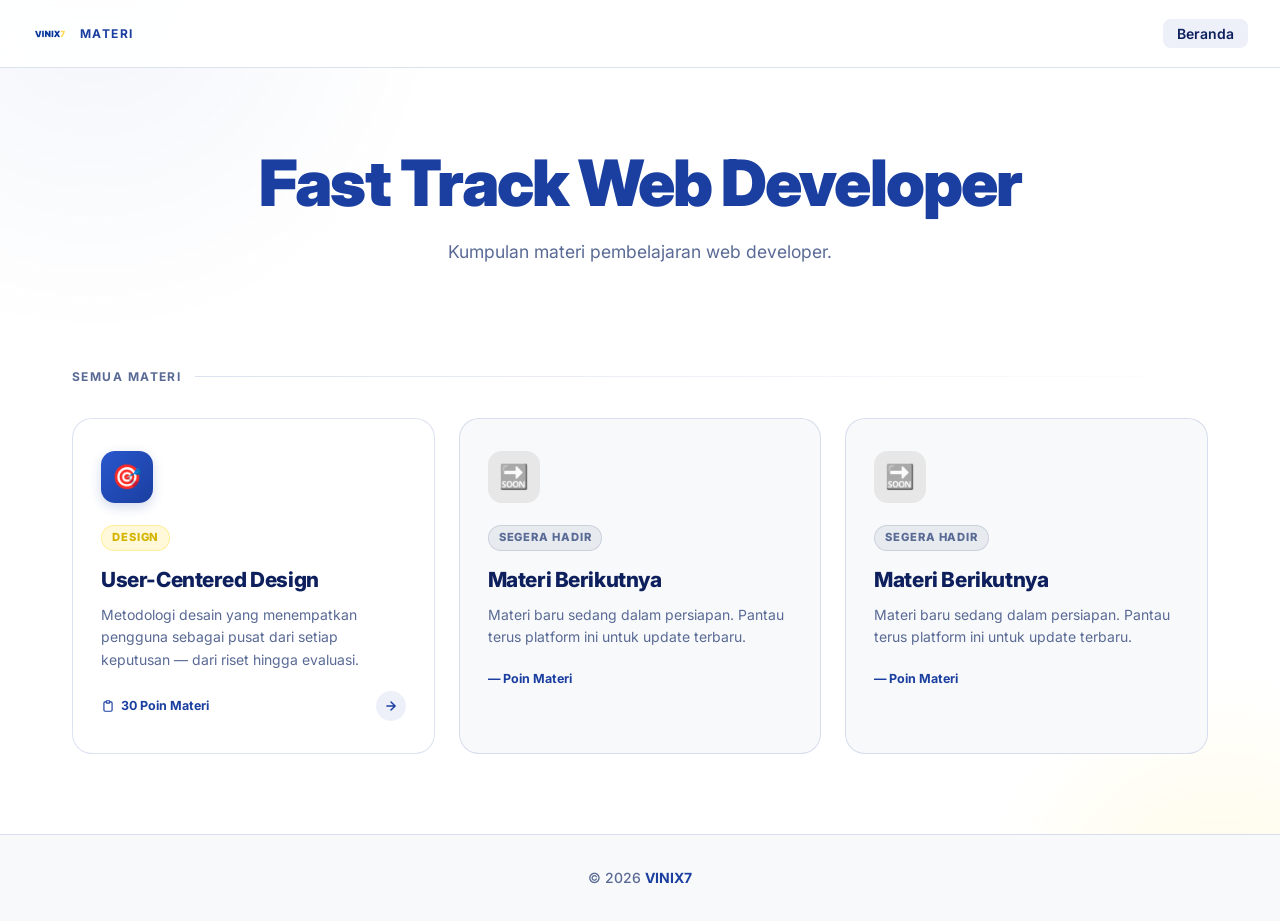
==== index.html @ 2e9cc87d "feat: add UCD interactive slide presentation with images" ====
<!DOCTYPE html>
<html lang="id">

<head>
  <meta charset="UTF-8" />
  <meta name="viewport" content="width=device-width, initial-scale=1.0" />
  <meta name="description" content="Fast Track Web Developer" />
  <title>VINIX7 — Fast Track Web Developer</title>
  <link rel="stylesheet" href="style.css" />
</head>

<body>

  <!-- ── Navbar ── -->
  <nav class="navbar">
    <a href="index.html" class="navbar-brand">
      <img src="logo/LOGO VINIX.png" alt="VINIX7" class="navbar-logo" />
      <span class="navbar-title">Materi</span>
    </a>
    <ul class="navbar-nav">
      <li><a href="index.html" class="active">Beranda</a></li>
    </ul>
  </nav>

  <!-- ── Hero ── -->
  <section class="hero">
    <h1 class="hero-title">
      Fast Track <span>Web Developer</span>
    </h1>
    <p class="hero-subtitle">
      Kumpulan materi pembelajaran web developer.
    </p>
  </section>

  <!-- ── Materi Grid ── -->
  <main class="container">

    <div class="section-header">
      <span class="section-label">Semua Materi</span>
      <div class="section-line"></div>
    </div>

    <div class="materi-grid">

      <!-- Kartu: UCD -->
      <a href="materi/ucd/index.html" class="materi-card" id="card-ucd">
        <div class="materi-card-icon">🎯</div>
        <div class="materi-card-tag">Design</div>
        <h2 class="materi-card-title">User-Centered Design</h2>
        <p class="materi-card-desc">
          Metodologi desain yang menempatkan pengguna sebagai pusat dari setiap keputusan — dari riset hingga evaluasi.
        </p>
        <div class="materi-card-meta">
          <span class="materi-card-count">
            <svg width="14" height="14" viewBox="0 0 24 24" fill="none" stroke="currentColor" stroke-width="2">
              <path d="M9 5H7a2 2 0 00-2 2v12a2 2 0 002 2h10a2 2 0 002-2V7a2 2 0 00-2-2h-2" />
              <rect x="9" y="3" width="6" height="4" rx="1" />
            </svg>
            30 Poin Materi
          </span>
          <span class="materi-card-arrow">
            <svg width="14" height="14" viewBox="0 0 24 24" fill="none" stroke="currentColor" stroke-width="2.5"
              stroke-linecap="round">
              <path d="M5 12h14M12 5l7 7-7 7" />
            </svg>
          </span>
        </div>
      </a>

      <!-- Placeholder: Materi Berikutnya -->
      <div class="materi-card coming-soon" id="card-coming-1">
        <div class="materi-card-icon">🔜</div>
        <div class="materi-card-tag">Segera Hadir</div>
        <h2 class="materi-card-title">Materi Berikutnya</h2>
        <p class="materi-card-desc">
          Materi baru sedang dalam persiapan. Pantau terus platform ini untuk update terbaru.
        </p>
        <div class="materi-card-meta">
          <span class="materi-card-count">— Poin Materi</span>
        </div>
      </div>

      <!-- Placeholder: Materi Berikutnya 2 -->
      <div class="materi-card coming-soon" id="card-coming-2">
        <div class="materi-card-icon">🔜</div>
        <div class="materi-card-tag">Segera Hadir</div>
        <h2 class="materi-card-title">Materi Berikutnya</h2>
        <p class="materi-card-desc">
          Materi baru sedang dalam persiapan. Pantau terus platform ini untuk update terbaru.
        </p>
        <div class="materi-card-meta">
          <span class="materi-card-count">— Poin Materi</span>
        </div>
      </div>

    </div>
  </main>

  <!-- ── Footer ── -->
  <footer class="footer">
    <p class="footer-text">
      &copy; 2026 <span>VINIX7</span>
    </p>
  </footer>

</body>

</html>
---- style.css ----
/* ===================================
   VINIX7 — Global Design System
   Colors: Navy Blue + Yellow Gold
   Theme: Light
   =================================== */

@import url('https://fonts.googleapis.com/css2?family=Inter:wght@300;400;500;600;700;800;900&display=swap');

/* ── CSS Variables ── */
:root {
  --color-primary:       #1B3FA0;
  --color-primary-dark:  #0D1F5C;
  --color-primary-light: #2856CC;
  --color-accent:        #FFD700;
  --color-accent-dark:   #D4B300;
  --color-accent-glow:   rgba(255, 215, 0, 0.4);

  --bg-base:             #FFFFFF;
  --bg-surface:          #F8F9FA;
  --bg-card:             #FFFFFF;
  --bg-card-hover:       #F0F4FF;

  --text-primary:        #0D1F5C;
  --text-secondary:      #1B3FA0;
  --text-muted:          #596A95;

  --border-subtle:       rgba(27, 63, 160, 0.15);
  --border-glow:         rgba(255, 215, 0, 0.5);

  --radius-sm:           8px;
  --radius-md:           14px;
  --radius-lg:           20px;
  --radius-xl:           28px;

  --shadow-card:         0 4px 24px rgba(0, 0, 0, 0.05);
  --shadow-glow:         0 0 20px rgba(255, 215, 0, 0.3);
  --shadow-hover:        0 8px 30px rgba(27, 63, 160, 0.15);

  --transition-fast:     150ms ease;
  --transition-smooth:   300ms cubic-bezier(0.4, 0, 0.2, 1);
  --transition-bounce:   400ms cubic-bezier(0.34, 1.56, 0.64, 1);
}

/* ── Reset & Base ── */
*, *::before, *::after {
  box-sizing: border-box;
  margin: 0;
  padding: 0;
}

html {
  scroll-behavior: smooth;
}

body {
  font-family: 'Inter', -apple-system, BlinkMacSystemFont, sans-serif;
  background-color: var(--bg-base);
  color: var(--text-primary);
  line-height: 1.6;
  min-height: 100vh;
  -webkit-font-smoothing: antialiased;
  overflow-x: hidden;
}

/* ── Scrollbar ── */
::-webkit-scrollbar { width: 6px; }
::-webkit-scrollbar-track { background: var(--bg-surface); }
::-webkit-scrollbar-thumb { background: var(--color-primary); border-radius: 99px; }
::-webkit-scrollbar-thumb:hover { background: var(--color-accent); }

/* ── Animated Background ── */
body::before {
  content: '';
  position: fixed;
  top: -40%;
  left: -20%;
  width: 700px;
  height: 700px;
  background: radial-gradient(circle, rgba(27, 63, 160, 0.05) 0%, transparent 70%);
  border-radius: 50%;
  pointer-events: none;
  animation: floatBg 12s ease-in-out infinite alternate;
  z-index: 0;
}
body::after {
  content: '';
  position: fixed;
  bottom: -30%;
  right: -15%;
  width: 500px;
  height: 500px;
  background: radial-gradient(circle, rgba(255, 215, 0, 0.1) 0%, transparent 70%);
  border-radius: 50%;
  pointer-events: none;
  animation: floatBg 16s ease-in-out infinite alternate-reverse;
  z-index: 0;
}
@keyframes floatBg {
  from { transform: translate(0, 0) scale(1); }
  to   { transform: translate(40px, 30px) scale(1.1); }
}

/* ── Navbar ── */
.navbar {
  position: sticky;
  top: 0;
  z-index: 100;
  background: rgba(255, 255, 255, 0.9);
  backdrop-filter: blur(16px);
  -webkit-backdrop-filter: blur(16px);
  border-bottom: 1px solid var(--border-subtle);
  padding: 0 2rem;
  height: 68px;
  display: flex;
  align-items: center;
  justify-content: space-between;
}

.navbar-brand {
  display: flex;
  align-items: center;
  gap: 12px;
  text-decoration: none;
}

.navbar-logo {
  height: 36px;
  width: auto;
  object-fit: contain;
}

.navbar-title {
  font-size: 0.75rem;
  font-weight: 700;
  color: var(--color-primary);
  letter-spacing: 0.12em;
  text-transform: uppercase;
}

.navbar-nav {
  display: flex;
  align-items: center;
  gap: 4px;
  list-style: none;
}

.navbar-nav a {
  color: var(--text-secondary);
  text-decoration: none;
  font-size: 0.875rem;
  font-weight: 600;
  padding: 6px 14px;
  border-radius: var(--radius-sm);
  transition: color var(--transition-fast), background var(--transition-fast);
}
.navbar-nav a:hover,
.navbar-nav a.active {
  color: var(--color-primary-dark);
  background: rgba(27, 63, 160, 0.08);
}

/* ── Hero Section ── */
.hero {
  position: relative;
  z-index: 1;
  text-align: center;
  padding: 80px 2rem 60px;
}

.hero-badge {
  display: inline-flex;
  align-items: center;
  gap: 8px;
  background: rgba(27, 63, 160, 0.08);
  border: 1px solid rgba(27, 63, 160, 0.2);
  border-radius: 99px;
  padding: 6px 16px;
  font-size: 0.75rem;
  font-weight: 700;
  color: var(--color-primary);
  letter-spacing: 0.08em;
  text-transform: uppercase;
  margin-bottom: 28px;
  animation: fadeInDown 0.6s ease both;
}
.hero-badge-dot {
  width: 6px;
  height: 6px;
  background: var(--color-primary);
  border-radius: 50%;
  animation: pulse 2s ease-in-out infinite;
}
@keyframes pulse {
  0%, 100% { opacity: 1; transform: scale(1); }
  50%       { opacity: 0.5; transform: scale(1.5); }
}

.hero-title {
  font-size: clamp(2.2rem, 5vw, 4rem);
  font-weight: 900;
  line-height: 1.1;
  letter-spacing: -0.03em;
  margin-bottom: 20px;
  animation: fadeInDown 0.7s ease 0.1s both;
  color: var(--color-primary);
}
.hero-title span {
  color: var(--color-primary);
}

.hero-subtitle {
  font-size: 1.1rem;
  color: var(--text-muted);
  max-width: 560px;
  margin: 0 auto 40px;
  animation: fadeInDown 0.7s ease 0.2s both;
}

/* ── Container ── */
.container {
  max-width: 1200px;
  margin: 0 auto;
  padding: 0 2rem;
  position: relative;
  z-index: 1;
}

/* ── Section Header ── */
.section-header {
  display: flex;
  align-items: center;
  gap: 14px;
  margin-bottom: 32px;
}
.section-line {
  flex: 1;
  height: 1px;
  background: linear-gradient(to right, var(--border-subtle), transparent);
}
.section-label {
  font-size: 0.75rem;
  font-weight: 700;
  color: var(--text-muted);
  letter-spacing: 0.12em;
  text-transform: uppercase;
}

/* ── Materi Grid (Homepage) ── */
.materi-grid {
  display: grid;
  grid-template-columns: repeat(auto-fill, minmax(280px, 1fr));
  gap: 24px;
  padding-bottom: 80px;
}

/* ── Materi Card (Homepage) ── */
.materi-card {
  position: relative;
  background: var(--bg-card);
  border: 1px solid var(--border-subtle);
  border-radius: var(--radius-lg);
  padding: 32px 28px;
  text-decoration: none;
  color: inherit;
  cursor: pointer;
  overflow: hidden;
  transition: transform var(--transition-smooth), box-shadow var(--transition-smooth), border-color var(--transition-smooth), background var(--transition-smooth);
  animation: fadeInUp 0.5s ease both;
  display: block;
}
.materi-card::before {
  content: '';
  position: absolute;
  top: 0; left: 0; right: 0;
  height: 4px;
  background: linear-gradient(90deg, var(--color-primary), var(--color-accent));
  opacity: 0;
  transition: opacity var(--transition-smooth);
}
.materi-card:hover {
  transform: translateY(-6px);
  box-shadow: var(--shadow-hover);
  border-color: var(--color-primary-light);
  background: var(--bg-card-hover);
}
.materi-card:hover::before {
  opacity: 1;
}

.materi-card-icon {
  width: 52px;
  height: 52px;
  background: linear-gradient(135deg, var(--color-primary-light), var(--color-primary));
  border-radius: var(--radius-md);
  display: flex;
  align-items: center;
  justify-content: center;
  font-size: 1.5rem;
  margin-bottom: 20px;
  box-shadow: 0 4px 12px rgba(27, 63, 160, 0.2);
  transition: transform var(--transition-bounce);
}
.materi-card:hover .materi-card-icon {
  transform: scale(1.1) rotate(-3deg);
}

.materi-card-tag {
  display: inline-block;
  background: rgba(255, 215, 0, 0.15);
  border: 1px solid rgba(255, 215, 0, 0.3);
  border-radius: 99px;
  padding: 3px 10px;
  font-size: 0.7rem;
  font-weight: 800;
  color: var(--color-accent-dark);
  letter-spacing: 0.08em;
  text-transform: uppercase;
  margin-bottom: 12px;
}

.materi-card-title {
  font-size: 1.3rem;
  font-weight: 800;
  margin-bottom: 8px;
  letter-spacing: -0.02em;
  color: var(--color-primary-dark);
}

.materi-card-desc {
  font-size: 0.875rem;
  color: var(--text-muted);
  line-height: 1.6;
  margin-bottom: 20px;
}

.materi-card-meta {
  display: flex;
  align-items: center;
  justify-content: space-between;
  font-size: 0.78rem;
  color: var(--text-muted);
}

.materi-card-count {
  display: flex;
  align-items: center;
  gap: 6px;
  font-weight: 700;
  color: var(--text-secondary);
}

.materi-card-arrow {
  display: flex;
  align-items: center;
  justify-content: center;
  width: 30px;
  height: 30px;
  background: rgba(27, 63, 160, 0.08);
  border-radius: 50%;
  color: var(--color-primary);
  font-size: 0.9rem;
  transition: transform var(--transition-bounce), background var(--transition-fast);
}
.materi-card:hover .materi-card-arrow {
  transform: translateX(4px);
  background: rgba(27, 63, 160, 0.15);
}

/* ── "Coming Soon" card variant ── */
.materi-card.coming-soon {
  opacity: 0.6;
  cursor: not-allowed;
  pointer-events: none;
  background: var(--bg-surface);
}
.materi-card.coming-soon .materi-card-tag {
  background: rgba(89, 106, 149, 0.1);
  border-color: rgba(89, 106, 149, 0.2);
  color: var(--text-muted);
}
.materi-card.coming-soon .materi-card-icon {
  background: #E2E8F0;
  box-shadow: none;
  filter: grayscale(1);
}

/* ── Page Header (inner pages) ── */
.page-header {
  position: relative;
  z-index: 1;
  padding: 56px 2rem 48px;
  text-align: center;
  overflow: hidden;
}
.page-header::before {
  content: '';
  position: absolute;
  inset: 0;
  background: radial-gradient(ellipse 80% 100% at 50% 0%, rgba(255,215,0,0.15) 0%, transparent 70%);
  pointer-events: none;
}
.back-link {
  display: inline-flex;
  align-items: center;
  gap: 8px;
  color: var(--text-muted);
  text-decoration: none;
  font-size: 0.85rem;
  font-weight: 600;
  margin-bottom: 24px;
  transition: color var(--transition-fast);
  position: relative;
  z-index: 1;
}
.back-link:hover { color: var(--color-primary); }
.back-link svg { transition: transform var(--transition-fast); }
.back-link:hover svg { transform: translateX(-3px); }

.page-header-badge {
  display: inline-flex;
  align-items: center;
  gap: 8px;
  background: rgba(27, 63, 160, 0.1);
  border: 1px solid rgba(27, 63, 160, 0.2);
  border-radius: 99px;
  padding: 5px 14px;
  font-size: 0.72rem;
  font-weight: 800;
  color: var(--color-primary);
  letter-spacing: 0.1em;
  text-transform: uppercase;
  margin-bottom: 20px;
}
.page-header-title {
  font-size: clamp(1.9rem, 4.5vw, 3.2rem);
  font-weight: 900;
  letter-spacing: -0.03em;
  line-height: 1.1;
  margin-bottom: 14px;
  color: var(--color-primary);
}
.page-header-title span {
  color: var(--color-primary);
}
.page-header-sub {
  font-size: 1rem;
  color: var(--text-muted);
  max-width: 540px;
  margin: 0 auto 10px;
}

/* ── Stats Bar ── */
.stats-bar {
  display: flex;
  justify-content: center;
  flex-wrap: wrap;
  gap: 32px;
  padding: 24px 2rem;
  border-top: 1px solid var(--border-subtle);
  border-bottom: 1px solid var(--border-subtle);
  margin-bottom: 48px;
  position: relative;
  z-index: 1;
  background: rgba(255, 255, 255, 0.5);
}
.stat-item {
  text-align: center;
}
.stat-value {
  font-size: 1.8rem;
  font-weight: 900;
  letter-spacing: -0.03em;
  color: var(--color-primary);
  display: block;
}
.stat-label {
  font-size: 0.75rem;
  color: var(--text-muted);
  font-weight: 600;
}

/* ── Bagian Group ── */
.bagian-group {
  margin-bottom: 56px;
  animation: fadeInUp 0.5s ease both;
}
.bagian-header {
  display: flex;
  align-items: center;
  gap: 14px;
  margin-bottom: 20px;
  padding-bottom: 14px;
  border-bottom: 2px solid var(--border-subtle);
}
.bagian-number {
  display: flex;
  align-items: center;
  justify-content: center;
  width: 36px;
  height: 36px;
  border-radius: 50%;
  font-size: 0.85rem;
  font-weight: 800;
  flex-shrink: 0;
  color: white;
}
.bagian-title-text {
  font-size: 1.15rem;
  font-weight: 800;
  letter-spacing: -0.01em;
  color: var(--color-primary-dark);
}
.bagian-poin-count {
  margin-left: auto;
  font-size: 0.75rem;
  font-weight: 700;
  color: var(--color-primary);
  background: rgba(27, 63, 160, 0.08);
  border-radius: 99px;
  padding: 4px 12px;
}

/* ── Bagian Color Variants (adjusted for light mode) ── */
.bagian-1 .bagian-number { background: #3b82f6; }
.bagian-2 .bagian-number { background: #10b981; }
.bagian-3 .bagian-number { background: #f59e0b; }
.bagian-4 .bagian-number { background: #f97316; }
.bagian-5 .bagian-number { background: #ef4444; }
.bagian-6 .bagian-number { background: #8b5cf6; }

.bagian-1 .bagian-title-text { color: #2563eb; }
.bagian-2 .bagian-title-text { color: #059669; }
.bagian-3 .bagian-title-text { color: #d97706; }
.bagian-4 .bagian-title-text { color: #ea580c; }
.bagian-5 .bagian-title-text { color: #dc2626; }
.bagian-6 .bagian-title-text { color: #7c3aed; }

/* ── Poin List ── */
.poin-list {
  display: flex;
  flex-direction: column;
  gap: 12px;
}

/* ── Poin Item ── */
.poin-item {
  display: flex;
  align-items: flex-start;
  gap: 16px;
  background: var(--bg-card);
  border: 1px solid var(--border-subtle);
  border-radius: var(--radius-md);
  padding: 20px 24px;
  transition: transform var(--transition-smooth), box-shadow var(--transition-smooth), border-color var(--transition-smooth), background var(--transition-smooth);
  cursor: default;
}
.poin-item:hover {
  transform: translateX(4px);
  box-shadow: var(--shadow-card);
  border-color: rgba(27, 63, 160, 0.3);
  background: var(--bg-card-hover);
}

.poin-number {
  display: flex;
  align-items: center;
  justify-content: center;
  min-width: 36px;
  height: 36px;
  border-radius: var(--radius-sm);
  font-size: 0.85rem;
  font-weight: 800;
  flex-shrink: 0;
  margin-top: 2px;
}
.bagian-1 .poin-number { background: rgba(59, 130, 246, 0.1); color: #2563eb; }
.bagian-2 .poin-number { background: rgba(16, 185, 129, 0.1); color: #059669; }
.bagian-3 .poin-number { background: rgba(245, 158, 11, 0.1); color: #d97706; }
.bagian-4 .poin-number { background: rgba(249, 115, 22, 0.1); color: #ea580c; }
.bagian-5 .poin-number { background: rgba(239, 68, 68, 0.1); color: #dc2626; }
.bagian-6 .poin-number { background: rgba(139, 92, 246, 0.1); color: #7c3aed; }

.poin-content { flex: 1; }
.poin-title {
  font-size: 1rem;
  font-weight: 800;
  margin-bottom: 6px;
  letter-spacing: -0.01em;
  color: var(--color-primary-dark);
}
.poin-desc {
  font-size: 0.875rem;
  color: var(--text-muted);
  line-height: 1.6;
}

/* ── Footer ── */
.footer {
  border-top: 1px solid var(--border-subtle);
  padding: 32px 2rem;
  text-align: center;
  position: relative;
  z-index: 1;
  background: var(--bg-surface);
}
.footer-text {
  font-size: 0.875rem;
  color: var(--text-muted);
  font-weight: 500;
}
.footer-text span {
  color: var(--color-primary);
  font-weight: 700;
}

/* ── Animations ── */
@keyframes fadeInUp {
  from { opacity: 0; transform: translateY(20px); }
  to   { opacity: 1; transform: translateY(0); }
}
@keyframes fadeInDown {
  from { opacity: 0; transform: translateY(-10px); }
  to   { opacity: 1; transform: translateY(0); }
}

/* Animation delays for grid items */
.materi-card:nth-child(1) { animation-delay: 0.05s; }
.materi-card:nth-child(2) { animation-delay: 0.1s; }
.materi-card:nth-child(3) { animation-delay: 0.15s; }
.materi-card:nth-child(4) { animation-delay: 0.2s; }
.materi-card:nth-child(5) { animation-delay: 0.25s; }
.materi-card:nth-child(6) { animation-delay: 0.3s; }

.bagian-group:nth-child(1) { animation-delay: 0.05s; }
.bagian-group:nth-child(2) { animation-delay: 0.1s; }
.bagian-group:nth-child(3) { animation-delay: 0.15s; }
.bagian-group:nth-child(4) { animation-delay: 0.2s; }
.bagian-group:nth-child(5) { animation-delay: 0.25s; }
.bagian-group:nth-child(6) { animation-delay: 0.3s; }

/* ── Responsive ── */
@media (max-width: 768px) {
  .navbar { padding: 0 1rem; }
  .hero { padding: 56px 1rem 40px; }
  .container { padding: 0 1rem; }
  .materi-grid { grid-template-columns: 1fr; gap: 16px; }
  .stats-bar { gap: 20px; padding: 20px 1rem; }
  .stat-value { font-size: 1.4rem; }
  .page-header { padding: 40px 1rem 36px; }
  .poin-item { padding: 16px 18px; gap: 12px; }
}
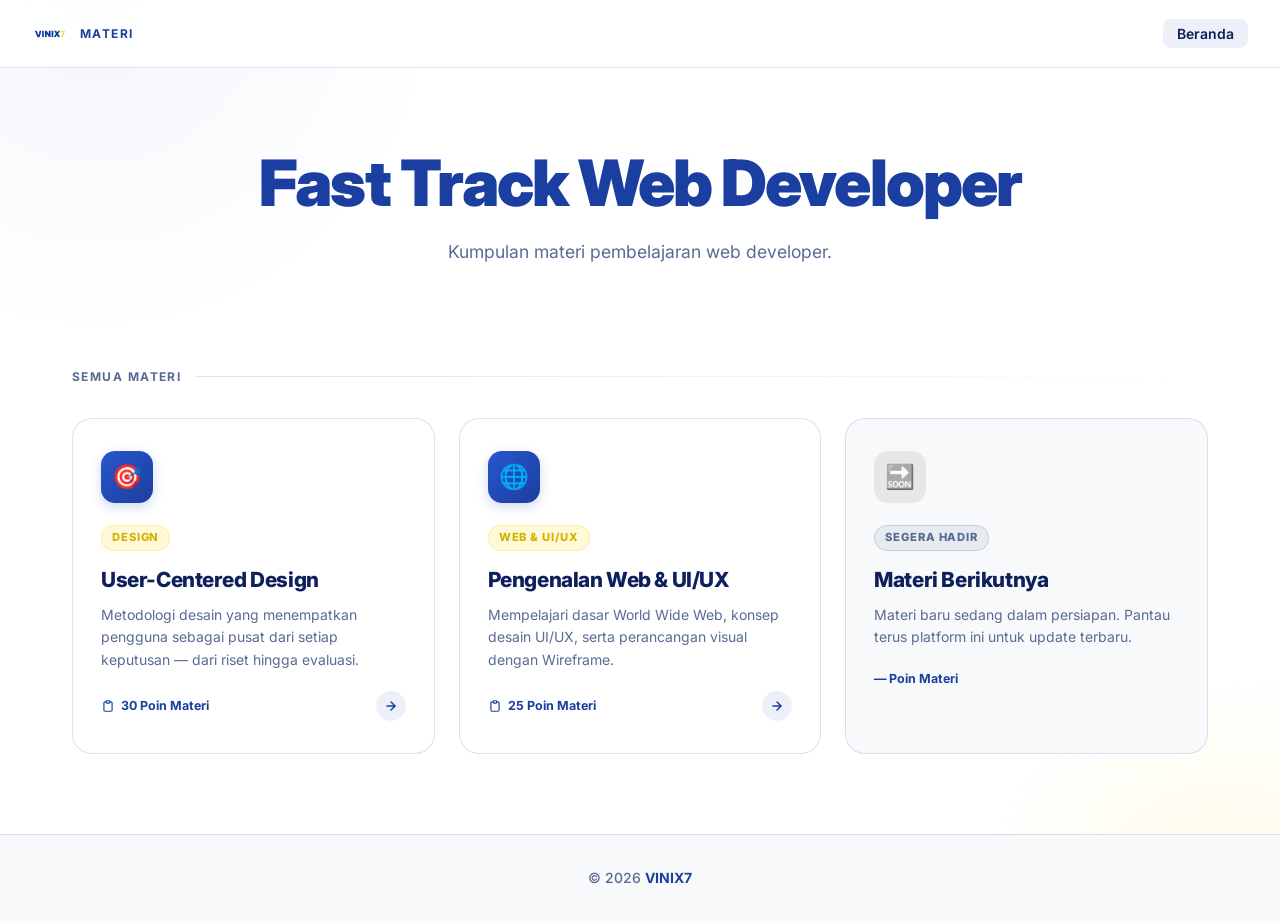
==== commit 31366195: "feat: add pengenalan web & ui/ux slides and update ucd styles" ====
--- a/index.html
+++ b/index.html
@@ -67,18 +67,30 @@
         </div>
       </a>
 
-      <!-- Placeholder: Materi Berikutnya -->
-      <div class="materi-card coming-soon" id="card-coming-1">
-        <div class="materi-card-icon">🔜</div>
-        <div class="materi-card-tag">Segera Hadir</div>
-        <h2 class="materi-card-title">Materi Berikutnya</h2>
+      <!-- Kartu: Web & UI/UX -->
+      <a href="materi/pengenalan-web/index.html" class="materi-card" id="card-web-uiux">
+        <div class="materi-card-icon">🌐</div>
+        <div class="materi-card-tag">Web & UI/UX</div>
+        <h2 class="materi-card-title">Pengenalan Web & UI/UX</h2>
         <p class="materi-card-desc">
-          Materi baru sedang dalam persiapan. Pantau terus platform ini untuk update terbaru.
+          Mempelajari dasar World Wide Web, konsep desain UI/UX, serta perancangan visual dengan Wireframe.
         </p>
         <div class="materi-card-meta">
-          <span class="materi-card-count">— Poin Materi</span>
+          <span class="materi-card-count">
+            <svg width="14" height="14" viewBox="0 0 24 24" fill="none" stroke="currentColor" stroke-width="2">
+              <path d="M9 5H7a2 2 0 00-2 2v12a2 2 0 002 2h10a2 2 0 002-2V7a2 2 0 00-2-2h-2" />
+              <rect x="9" y="3" width="6" height="4" rx="1" />
+            </svg>
+            25 Poin Materi
+          </span>
+          <span class="materi-card-arrow">
+            <svg width="14" height="14" viewBox="0 0 24 24" fill="none" stroke="currentColor" stroke-width="2.5"
+              stroke-linecap="round">
+              <path d="M5 12h14M12 5l7 7-7 7" />
+            </svg>
+          </span>
         </div>
-      </div>
+      </a>
 
       <!-- Placeholder: Materi Berikutnya 2 -->
       <div class="materi-card coming-soon" id="card-coming-2">
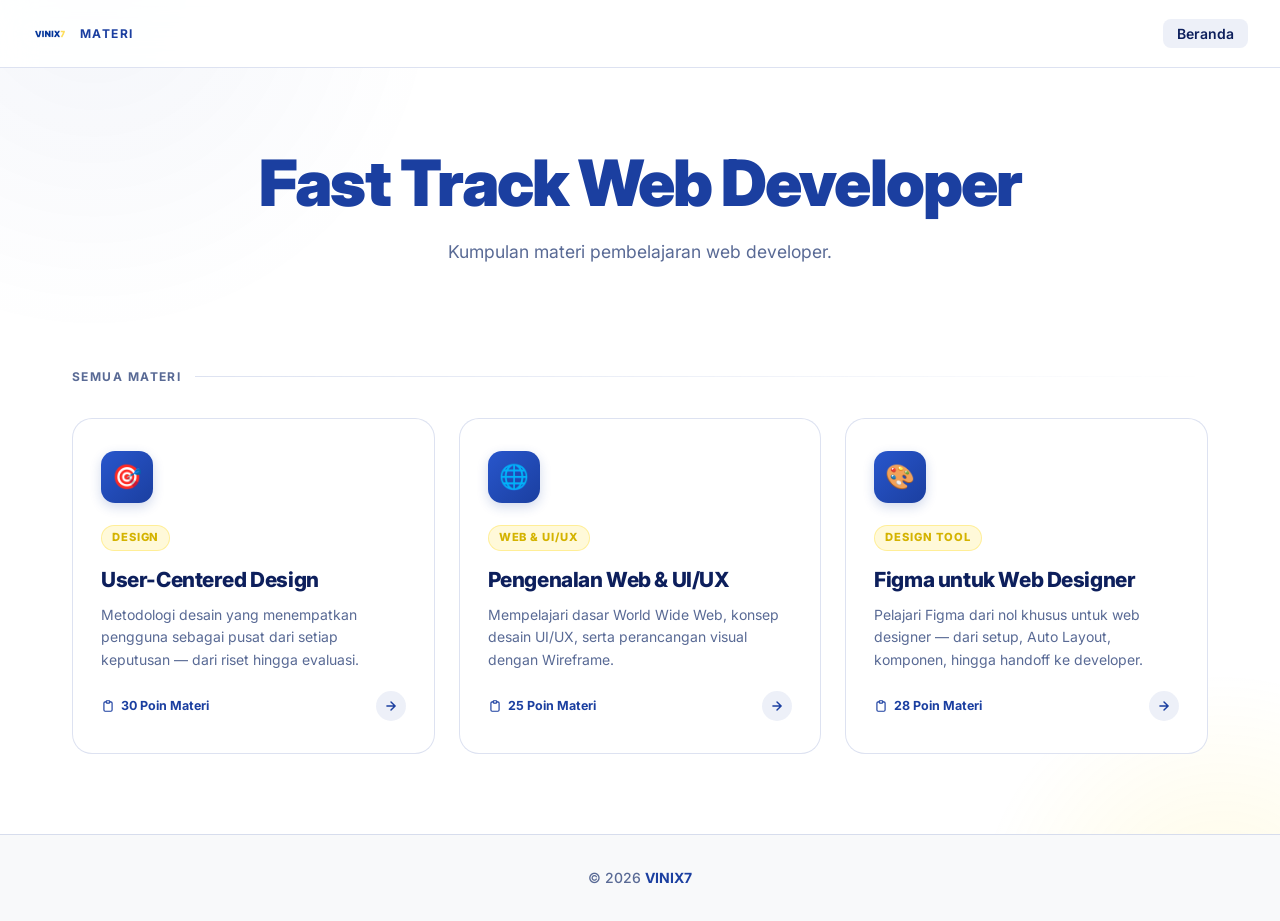
==== commit 25d200b4: "Update materi pengenalan-web dengan ilustrasi interaktif dan struktur baru" ====
--- a/index.html
+++ b/index.html
@@ -92,18 +92,30 @@
         </div>
       </a>
 
-      <!-- Placeholder: Materi Berikutnya 2 -->
-      <div class="materi-card coming-soon" id="card-coming-2">
-        <div class="materi-card-icon">🔜</div>
-        <div class="materi-card-tag">Segera Hadir</div>
-        <h2 class="materi-card-title">Materi Berikutnya</h2>
+      <!-- Kartu: Figma untuk Web Designer -->
+      <a href="materi/figma/index.html" class="materi-card" id="card-figma">
+        <div class="materi-card-icon">🎨</div>
+        <div class="materi-card-tag">Design Tool</div>
+        <h2 class="materi-card-title">Figma untuk Web Designer</h2>
         <p class="materi-card-desc">
-          Materi baru sedang dalam persiapan. Pantau terus platform ini untuk update terbaru.
+          Pelajari Figma dari nol khusus untuk web designer — dari setup, Auto Layout, komponen, hingga handoff ke developer.
         </p>
         <div class="materi-card-meta">
-          <span class="materi-card-count">— Poin Materi</span>
+          <span class="materi-card-count">
+            <svg width="14" height="14" viewBox="0 0 24 24" fill="none" stroke="currentColor" stroke-width="2">
+              <path d="M9 5H7a2 2 0 00-2 2v12a2 2 0 002 2h10a2 2 0 002-2V7a2 2 0 00-2-2h-2" />
+              <rect x="9" y="3" width="6" height="4" rx="1" />
+            </svg>
+            28 Poin Materi
+          </span>
+          <span class="materi-card-arrow">
+            <svg width="14" height="14" viewBox="0 0 24 24" fill="none" stroke="currentColor" stroke-width="2.5"
+              stroke-linecap="round">
+              <path d="M5 12h14M12 5l7 7-7 7" />
+            </svg>
+          </span>
         </div>
-      </div>
+      </a>
 
     </div>
   </main>
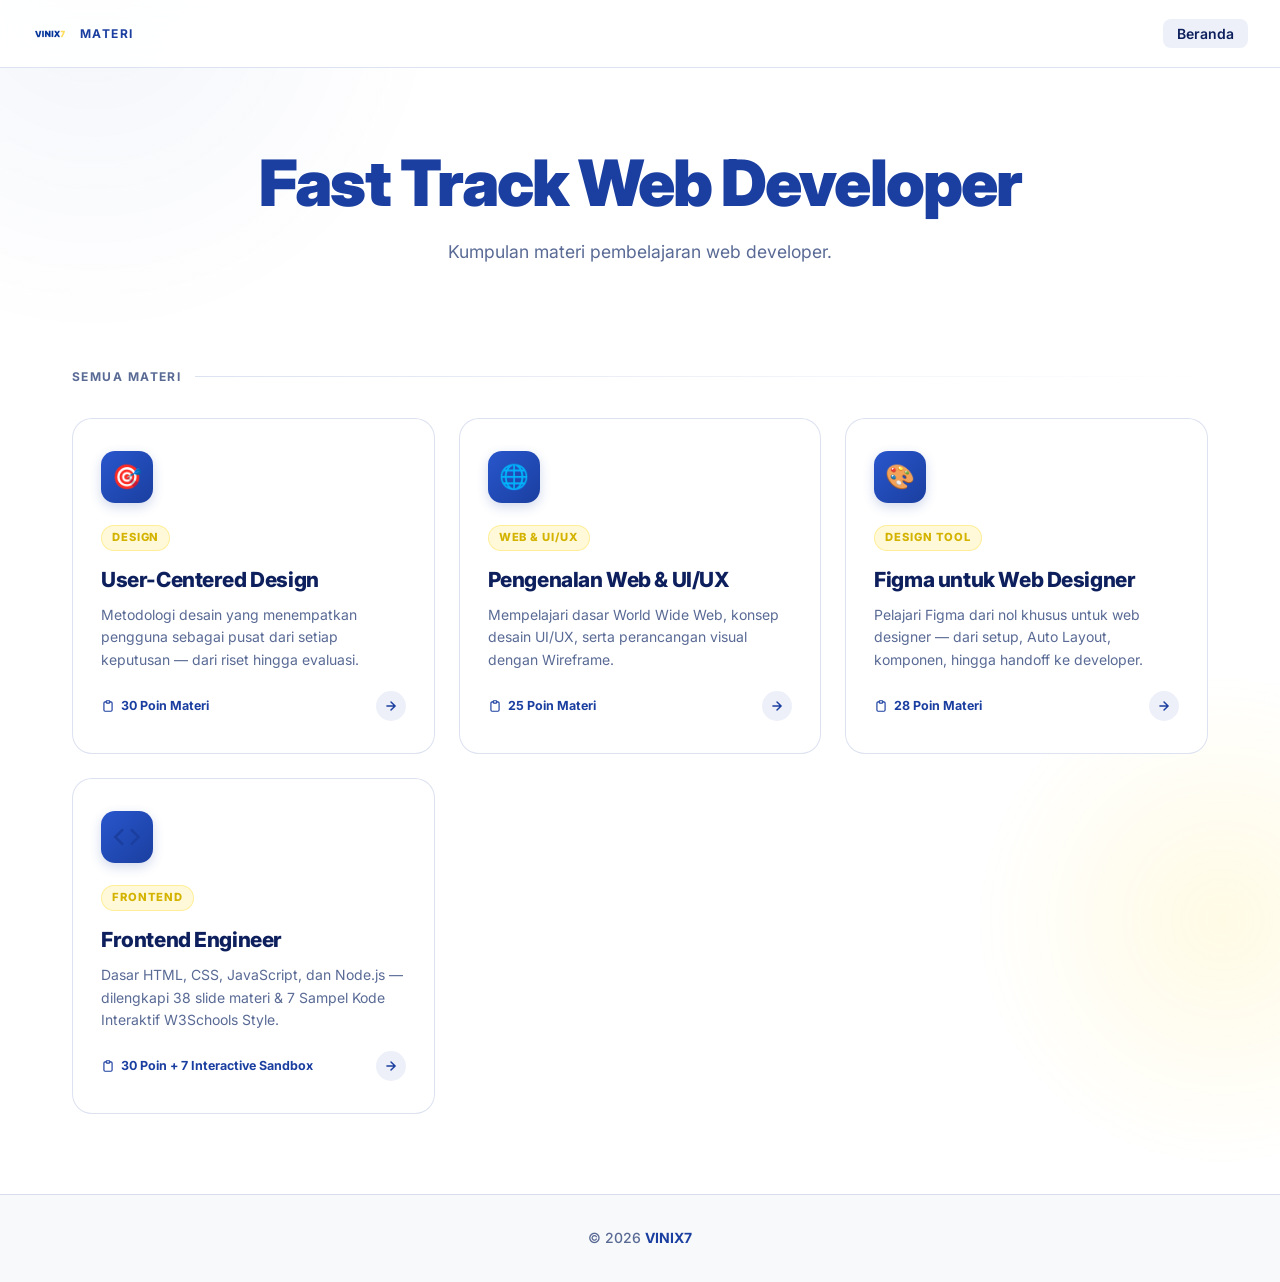
==== commit 24feec9a: "feat: tambah materi Frontend Engineer, slide deck HTML, dan sampel interaktif W3Schools" ====
--- a/index.html
+++ b/index.html
@@ -117,6 +117,33 @@
         </div>
       </a>
 
+      <!-- Kartu: Frontend Engineer -->
+      <a href="materi/frontend-engineer/index.html" class="materi-card" id="card-frontend">
+        <div class="materi-card-icon">
+          <svg width="28" height="28" viewBox="0 0 24 24" fill="none" stroke="#1B3FA0" stroke-width="2.2" stroke-linecap="round"><polyline points="16 18 22 12 16 6"/><polyline points="8 6 2 12 8 18"/></svg>
+        </div>
+        <div class="materi-card-tag">Frontend</div>
+        <h2 class="materi-card-title">Frontend Engineer</h2>
+        <p class="materi-card-desc">
+          Dasar HTML, CSS, JavaScript, dan Node.js — dilengkapi 38 slide materi & 7 Sampel Kode Interaktif W3Schools Style.
+        </p>
+        <div class="materi-card-meta">
+          <span class="materi-card-count">
+            <svg width="14" height="14" viewBox="0 0 24 24" fill="none" stroke="currentColor" stroke-width="2">
+              <path d="M9 5H7a2 2 0 00-2 2v12a2 2 0 002 2h10a2 2 0 002-2V7a2 2 0 00-2-2h-2" />
+              <rect x="9" y="3" width="6" height="4" rx="1" />
+            </svg>
+            30 Poin + 7 Interactive Sandbox
+          </span>
+          <span class="materi-card-arrow">
+            <svg width="14" height="14" viewBox="0 0 24 24" fill="none" stroke="currentColor" stroke-width="2.5"
+              stroke-linecap="round">
+              <path d="M5 12h14M12 5l7 7-7 7" />
+            </svg>
+          </span>
+        </div>
+      </a>
+
     </div>
   </main>
 
